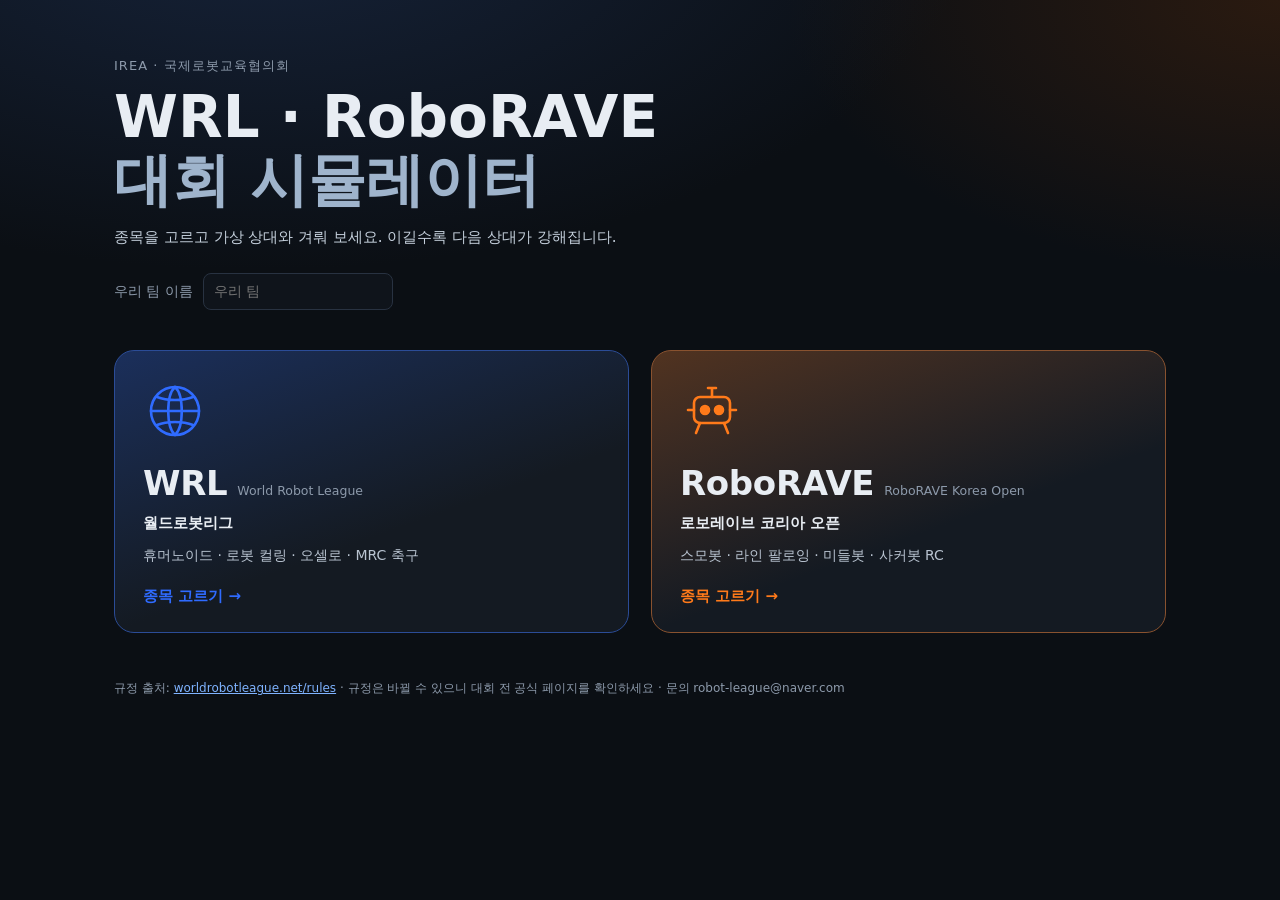
==== index.html @ 14e15b0b "첫 화면·종목 선택·대진표 골격과 조종형 3종목(오셀로·MRC 축구·사커봇 RC) Co-Authored-By: Claude Opus 5.5 <noreply@anthropic.com" ====
<!DOCTYPE html>
<html lang="ko">
<head>
<meta charset="utf-8">
<meta name="viewport" content="width=device-width, initial-scale=1">
<title>WRL · RoboRAVE 대회 시뮬레이터</title>
<meta name="description" content="월드로봇리그(WRL)와 로보레이브 코리아 오픈 종목을 연습하는 웹 시뮬레이터 — 가상 상대와 대진표 도전">
<link rel="icon" href="favicon.svg" type="image/svg+xml">
<link rel="stylesheet" href="css/app.css">
</head>
<body>
<main id="app"></main>
<script type="module" src="js/app.js"></script>
</body>
</html>
---- css/app.css ----
:root{--bg:#0b0f14;--panel:#141a22;--panel2:#1a222c;--line:#283241;--text:#e8edf3;--mute:#8d9aab;--acc:#3fb950;--c:#2f6bff}
*{box-sizing:border-box}
html,body{margin:0;min-height:100%;background:var(--bg);color:var(--text);font:15px/1.55 system-ui,-apple-system,"Apple SD Gothic Neo","Malgun Gothic",sans-serif}
body{background:radial-gradient(1200px 600px at 20% -10%,#16233a 0,transparent 60%),radial-gradient(900px 500px at 100% 0,#2a1a10 0,transparent 55%),var(--bg);background-attachment:fixed}
a{color:#7fb3ff}
button{font:inherit}
.btn{background:#222b36;color:var(--text);border:1px solid var(--line);border-radius:10px;padding:9px 14px;cursor:pointer;font-weight:600}
.btn:hover:not(:disabled){background:#2c3746}
.btn.pri{background:var(--c);border-color:transparent;color:#fff}
.btn.pri:hover:not(:disabled){filter:brightness(1.1)}
.btn:disabled{opacity:.4;cursor:not-allowed}
.btn.big{font-size:18px;padding:14px 26px}
.btns{display:flex;flex-wrap:wrap;gap:8px;margin-top:12px}
.mute{color:var(--mute);font-size:13px}
.badge{display:inline-block;font-size:12px;padding:2px 8px;border-radius:999px;background:#ffffff12;border:1px solid var(--line);color:#c8d2de;margin:2px 4px 2px 0;white-space:nowrap}
.badge.ctl{background:#2f6bff22;border-color:#2f6bff66;color:#a9c4ff}
.badge.code{background:#3fb95022;border-color:#3fb95066;color:#9be3a8}

/* 첫 화면 */
.home{max-width:1100px;margin:0 auto;padding:56px 24px 40px}
.hero .kicker{color:var(--mute);letter-spacing:.08em;font-size:13px}
.hero h1{font-size:clamp(34px,5vw,58px);line-height:1.08;margin:10px 0 12px}
.hero h1 span{color:#9fb4cc;font-weight:600}
.hero p{color:#c4cfdb;max-width:560px}
.team{display:inline-flex;align-items:center;gap:10px;margin-top:8px;color:var(--mute);font-size:14px}
.team input{background:#0f141b;border:1px solid var(--line);color:var(--text);border-radius:8px;padding:7px 10px;font:inherit;width:190px}
.leagues{display:grid;grid-template-columns:repeat(auto-fit,minmax(300px,1fr));gap:22px;margin-top:40px}
.league{position:relative;display:block;text-decoration:none;color:var(--text);background:linear-gradient(160deg,color-mix(in srgb,var(--c) 26%,var(--panel)) 0,var(--panel) 60%);border:1px solid color-mix(in srgb,var(--c) 45%,var(--line));border-radius:20px;padding:28px 28px 24px;transition:transform .15s,box-shadow .15s;overflow:hidden}
.league:hover{transform:translateY(-3px);box-shadow:0 14px 40px color-mix(in srgb,var(--c) 30%,transparent)}
.league .li{width:64px;height:64px;color:var(--c)}
.league .lt{margin-top:14px;display:flex;align-items:baseline;gap:10px;flex-wrap:wrap}
.league .lt b{font-size:34px;letter-spacing:-.01em}
.league .lt small{color:var(--mute)}
.league .ls{font-weight:600;margin-top:2px}
.league .ld{color:#b9c4d1;margin-top:10px;font-size:14px}
.league .go{margin-top:18px;color:var(--c);font-weight:700}
.foot{margin-top:46px;color:var(--mute);font-size:12px}

/* 공통 페이지 */
.page{max-width:1100px;margin:0 auto;padding:22px 24px 50px}
.page.wide{max-width:1400px}
.top{display:flex;align-items:center;gap:12px;color:var(--mute);font-size:14px}
.back{color:var(--text);text-decoration:none;background:#ffffff0d;border:1px solid var(--line);border-radius:8px;padding:6px 10px}
.back:hover{background:#ffffff18}
.crumb{color:var(--mute)}
.ttl{font-size:30px;margin:18px 0 4px}
.ttl small{font-size:15px;color:var(--mute);font-weight:500;margin-left:6px}
.lead{color:#b9c4d1;margin:0 0 20px}
.grid{display:grid;grid-template-columns:repeat(auto-fill,minmax(190px,1fr));gap:16px}
.tile{position:relative;display:block;text-decoration:none;color:var(--text);background:var(--panel);border:1px solid var(--line);border-radius:16px;padding:20px 16px 16px;text-align:center;transition:transform .12s,border-color .12s}
.tile:hover{transform:translateY(-2px);border-color:var(--c)}
.tile .ic{width:84px;height:84px;margin:0 auto 10px;color:#dfe7f1;background:color-mix(in srgb,var(--c) 18%,#0f141b);border-radius:20px;padding:10px}
.tile .nm{font-weight:700;font-size:17px}
.tile .en{color:var(--mute);font-size:12px}
.tile .bd{margin-top:8px}
.tile.soon .ic{opacity:.55}
.tile .soon,.tile .prog{position:absolute;top:10px;right:10px;font-size:11px;padding:2px 8px;border-radius:999px;background:#f0b42922;color:#f0c35a;border:1px solid #f0b42955}
.tile .prog{background:#3fb95022;color:#8fe39d;border-color:#3fb95055}

/* 종목 로비 */
.evhead{display:flex;align-items:center;gap:18px;margin-top:6px}
.ic.big{width:96px;height:96px;flex:none;color:#e6edf5;background:color-mix(in srgb,var(--c) 20%,#0f141b);border-radius:22px;padding:12px}
.notice{margin:16px 0 0;padding:12px 14px;border-radius:12px;background:#f0b4291a;border:1px solid #f0b42955;color:#f3d48d}
.cols{display:grid;grid-template-columns:1.25fr 1fr;gap:18px;margin-top:20px}
@media (max-width:860px){.cols{grid-template-columns:1fr}}
.card{background:var(--panel);border:1px solid var(--line);border-radius:16px;padding:16px 18px;margin-bottom:16px}
.card h3{margin:0 0 8px;font-size:15px}
.card h3:not(:first-child){margin-top:16px}
.rules ul{margin:0;padding-left:20px}
.rules li{margin:6px 0}
.rules .src{font-size:12px;color:var(--mute);margin-top:14px}
.card select,.card input[type=range]{width:100%}
.card select{background:#0f141b;color:var(--text);border:1px solid var(--line);border-radius:8px;padding:8px}
.row{display:flex;justify-content:space-between;align-items:center;margin-bottom:6px}
.row b{color:#ffcc33;font-weight:500;letter-spacing:.08em}
.tstat{margin-top:6px}
table.keys{width:100%;border-collapse:collapse;font-size:13px}
table.keys td{border-bottom:1px solid var(--line);padding:6px 4px}
table.keys td:first-child{color:var(--mute);white-space:nowrap;width:40%}

/* 대진표 */
.bhead{display:flex;align-items:center;gap:14px;margin-top:8px}
.bhead .ic{width:52px;height:52px;color:#e6edf5;background:color-mix(in srgb,var(--c) 20%,#0f141b);border-radius:14px;padding:6px}
.bhead .ttl{margin:0}
.sp{flex:1}
.next{display:flex;align-items:center;justify-content:space-between;gap:16px;flex-wrap:wrap;margin:18px 0;padding:18px 22px;border-radius:16px;background:linear-gradient(90deg,color-mix(in srgb,var(--c) 28%,var(--panel)),var(--panel));border:1px solid color-mix(in srgb,var(--c) 50%,var(--line))}
.next.win{background:linear-gradient(90deg,#3d3210,var(--panel));border-color:#c9a227}
.next.out{background:linear-gradient(90deg,#2a1717,var(--panel));border-color:#6e2c2c}
.next .rd{font-size:13px;color:#ffcc33;font-weight:700;letter-spacing:.05em}
.next .vs{font-size:22px;margin:2px 0 4px}
.next .vs span{color:var(--mute);font-size:14px;margin:0 8px}
.next .vs .nat{font-size:12px;border:1px solid var(--line);border-radius:4px;padding:1px 5px}
.st{color:#ffcc33;letter-spacing:.06em}
.bracket{display:grid;grid-template-columns:repeat(4,1fr) .8fr;gap:14px;overflow-x:auto;padding-bottom:10px}
.col{display:flex;flex-direction:column;min-width:190px}
.col .ch{font-weight:700;text-align:center;padding:6px;color:#c9d4e0;border-bottom:1px solid var(--line);margin-bottom:6px}
.col .ch small{display:block;color:#ffcc33;font-weight:400;font-size:11px;letter-spacing:.06em}
.ms{flex:1;display:flex;flex-direction:column;justify-content:space-around;gap:8px}
.mt{background:var(--panel);border:1px solid var(--line);border-radius:10px;overflow:hidden}
.mt.mine{border-color:var(--c)}
.tm{display:flex;align-items:center;gap:6px;padding:5px 8px;font-size:13px;border-bottom:1px solid #ffffff08}
.tm:last-child{border-bottom:0}
.tm .nat{font-size:10px;color:var(--mute);border:1px solid var(--line);border-radius:3px;padding:0 3px;flex:none}
.tm .n{flex:1;white-space:nowrap;overflow:hidden;text-overflow:ellipsis}
.tm .s{font-variant-numeric:tabular-nums;color:var(--mute);min-width:14px;text-align:right}
.tm.me{background:color-mix(in srgb,var(--c) 22%,transparent);font-weight:700}
.tm.won .s{color:#fff;font-weight:700}
.tm.lost{opacity:.45}
.tm.empty{color:#56616e;justify-content:center}
.champ .mt.trophy{border-color:#c9a227}
.champ .tm{font-size:15px;justify-content:center;padding:12px 8px}

/* 경기 화면 */
body.playing{overflow:hidden}
#game{position:fixed;inset:0;z-index:50;background:#000}
#game iframe{border:0;width:100%;height:100%;display:block}
#game .loading{position:absolute;inset:0;display:flex;align-items:center;justify-content:center;color:var(--mute);pointer-events:none}
#result{position:fixed;inset:0;z-index:60;background:#05080cc0;display:flex;align-items:center;justify-content:center;padding:20px}
.rcard{background:var(--panel);border:1px solid var(--line);border-radius:20px;padding:26px 30px;min-width:320px;max-width:520px;text-align:center;box-shadow:0 20px 60px #000a}
.rcard .rl{font-size:42px;font-weight:800}
.rcard.win .rl{color:#ffcc33}
.rcard.loss .rl{color:#ff7b72}
.rcard .score{font-size:30px;font-weight:700;font-variant-numeric:tabular-nums;margin:4px 0}
.rcard .rd{color:var(--mute);font-size:13px}
.rcard .btns{justify-content:center}
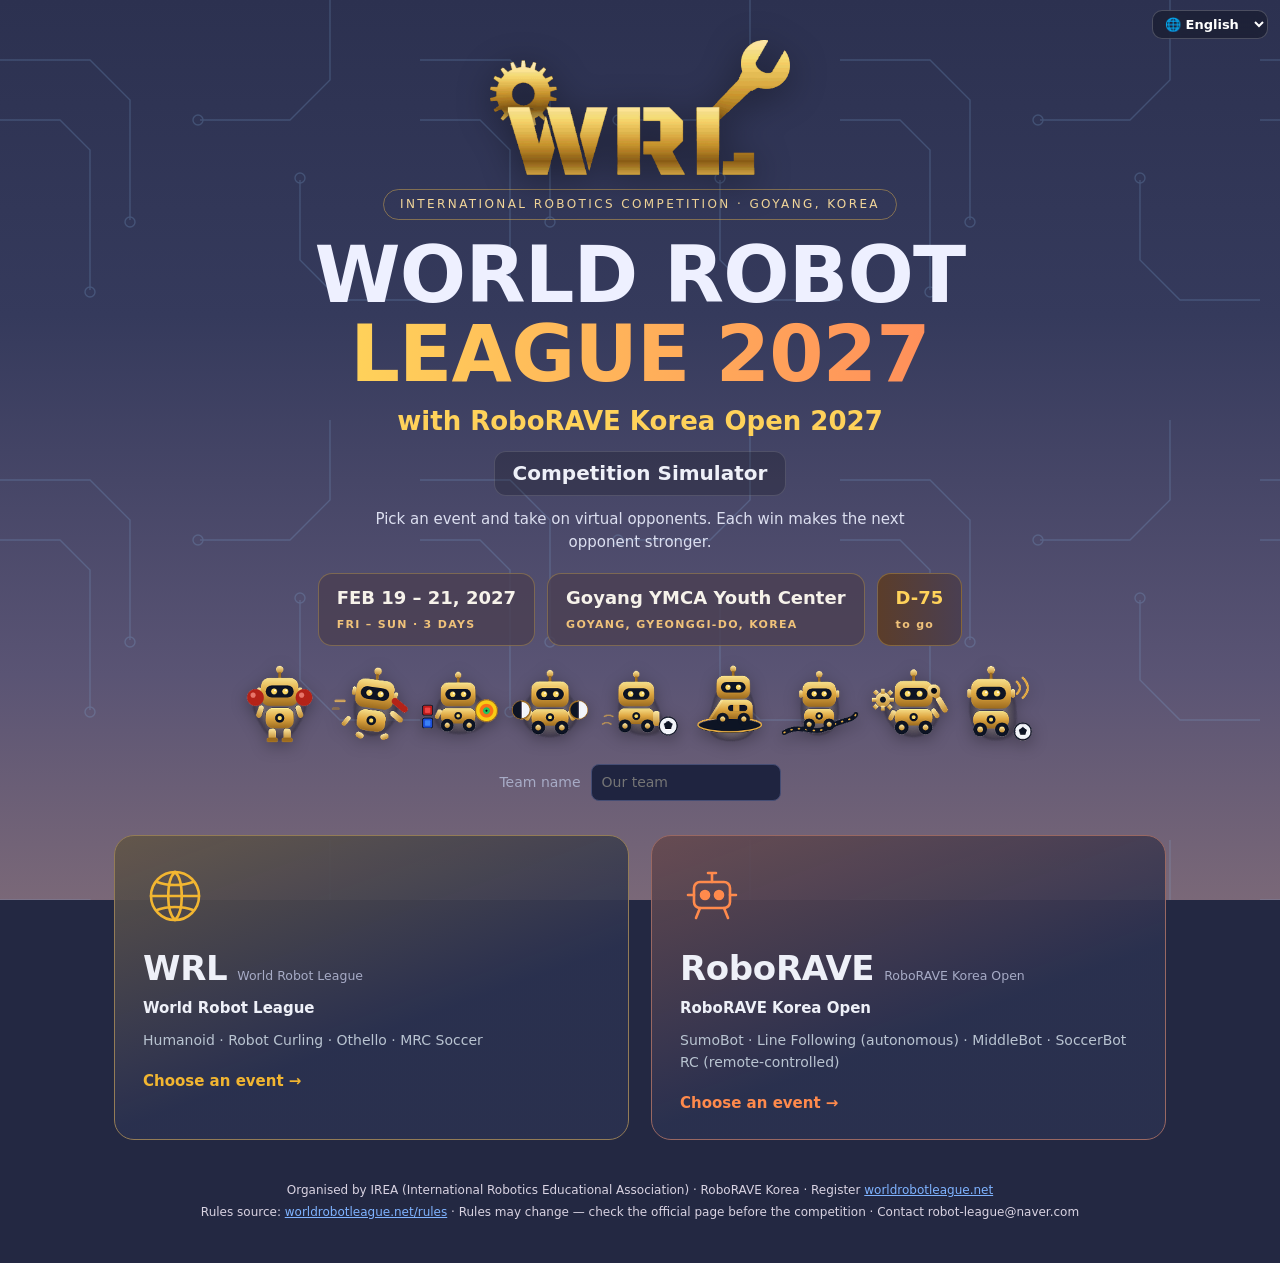
==== commit 1c118641: "다국어 지원 (한국어 · English · 日本語 · 中文 · Español) - js/i18n.js: 화면 글자를 사전으로 바꾸는 런타임 번역기 (숫자 {n} · 순서 {0}{1" ====
--- a/index.html
+++ b/index.html
@@ -7,6 +7,7 @@
 <meta name="description" content="월드로봇리그(WRL)와 로보레이브 코리아 오픈 종목을 연습하는 웹 시뮬레이터 — 가상 상대와 대진표 도전">
 <link rel="icon" href="favicon.svg" type="image/svg+xml">
 <link rel="stylesheet" href="css/app.css">
+<script src="js/i18n.js" data-langsel></script>
 </head>
 <body>
 <main id="app"></main>
--- a/css/app.css
+++ b/css/app.css
@@ -1,12 +1,17 @@
-:root{--bg:#0b0f14;--panel:#141a22;--panel2:#1a222c;--line:#283241;--text:#e8edf3;--mute:#8d9aab;--acc:#3fb950;--c:#2f6bff}
+:root{--bg:#232842;--panel:#2b3150e6;--panel2:#343a5c;--line:#454d74;--text:#eef0f8;--mute:#a7abc6;--acc:#3fb950;--c:#f2b631;--gold1:#ffd25a;--gold2:#ff8f5a}
 *{box-sizing:border-box}
 html,body{margin:0;min-height:100%;background:var(--bg);color:var(--text);font:15px/1.55 system-ui,-apple-system,"Apple SD Gothic Neo","Malgun Gothic",sans-serif}
-body{background:radial-gradient(1200px 600px at 20% -10%,#16233a 0,transparent 60%),radial-gradient(900px 500px at 100% 0,#2a1a10 0,transparent 55%),var(--bg);background-attachment:fixed}
+body{background:linear-gradient(180deg,#2c3150 0,#353a5c 35%,#5a5474 75%,#7a6878 100%) fixed;background-color:var(--bg)}
+body::before{content:"";position:fixed;inset:0;pointer-events:none;opacity:.22;background:url("data:image/svg+xml,%3Csvg xmlns=%27http://www.w3.org/2000/svg%27 width=%27420%27 height=%27420%27 fill=%27none%27 stroke=%27%2387b8e6%27 stroke-width=%271.4%27%3E%3Cpath d=%27M0 60h90l40 40v120M0 120h60l30 30v140M330 0v80l-40 40H200M420 300h-80l-40-40v-80%27/%3E%3Ccircle cx=%27130%27 cy=%27222%27 r=%275%27/%3E%3Ccircle cx=%2790%27 cy=%27292%27 r=%275%27/%3E%3Ccircle cx=%27198%27 cy=%27120%27 r=%275%27/%3E%3Ccircle cx=%27300%27 cy=%27178%27 r=%275%27/%3E%3C/svg%3E")}
+#app{position:relative}
 a{color:#7fb3ff}
 button{font:inherit}
-.btn{background:#222b36;color:var(--text);border:1px solid var(--line);border-radius:10px;padding:9px 14px;cursor:pointer;font-weight:600}
-.btn:hover:not(:disabled){background:#2c3746}
-.btn.pri{background:var(--c);border-color:transparent;color:#fff}
+input[type=range]{accent-color:#f2b631}
+html{min-height:100%;background:#2c3150}
+body{min-height:100vh}
+.btn{background:#3a4166;color:var(--text);border:1px solid var(--line);border-radius:10px;padding:9px 14px;cursor:pointer;font-weight:600}
+.btn:hover:not(:disabled){background:#474f7a}
+.btn.pri{background:linear-gradient(90deg,var(--gold1),var(--gold2));border-color:transparent;color:#2a1d05}
 .btn.pri:hover:not(:disabled){filter:brightness(1.1)}
 .btn:disabled{opacity:.4;cursor:not-allowed}
 .btn.big{font-size:18px;padding:14px 26px}
@@ -17,14 +22,27 @@
 .badge.code{background:#3fb95022;border-color:#3fb95066;color:#9be3a8}
 
 /* 첫 화면 */
-.home{max-width:1100px;margin:0 auto;padding:56px 24px 40px}
-.hero .kicker{color:var(--mute);letter-spacing:.08em;font-size:13px}
-.hero h1{font-size:clamp(34px,5vw,58px);line-height:1.08;margin:10px 0 12px}
-.hero h1 span{color:#9fb4cc;font-weight:600}
-.hero p{color:#c4cfdb;max-width:560px}
-.team{display:inline-flex;align-items:center;gap:10px;margin-top:8px;color:var(--mute);font-size:14px}
-.team input{background:#0f141b;border:1px solid var(--line);color:var(--text);border-radius:8px;padding:7px 10px;font:inherit;width:190px}
-.leagues{display:grid;grid-template-columns:repeat(auto-fit,minmax(300px,1fr));gap:22px;margin-top:40px}
+.home{max-width:1100px;margin:0 auto;padding:40px 24px 40px;text-align:center}
+.hero .wrl-logo{display:block;margin:0 auto;width:min(300px,60vw);height:auto;filter:drop-shadow(0 6px 18px #0006)}
+.hero .kicker{display:inline-block;margin-top:14px;color:#f3d79a;letter-spacing:.2em;font-size:12px;border:1px solid #c9a24f88;border-radius:999px;padding:5px 16px}
+.hero h1{font-size:clamp(38px,6.4vw,78px);line-height:1.02;margin:16px 0 6px;font-weight:900;letter-spacing:-.01em;color:#eef0ff}
+.gold{background:linear-gradient(90deg,var(--gold1),var(--gold2));-webkit-background-clip:text;background-clip:text;color:transparent}
+.hero .with{font-size:clamp(17px,2.2vw,26px);font-weight:800;color:var(--gold1)}
+.hero .simname{display:inline-block;margin-top:10px;font-size:20px;font-weight:800;background:#00000033;border:1px solid #ffffff22;border-radius:12px;padding:6px 18px}
+.hero p{color:#dcdff0;max-width:560px;margin:12px auto}
+.chips{display:flex;flex-wrap:wrap;gap:12px;justify-content:center;margin:18px 0 6px}
+.chip{background:#4a3f52cc;border:1px solid #c9a24f66;border-radius:14px;padding:10px 18px;text-align:left}
+.chip b{display:block;font-size:18px;color:#f6f2ea}
+.chip small{color:#f0c27a;letter-spacing:.12em;font-size:11px;font-weight:700}
+.chip.dday{background:linear-gradient(90deg,#5b3d2a,#4a3f52)}
+.chip.dday b{color:var(--gold1)}
+.mascots{display:flex;justify-content:center;flex-wrap:wrap;gap:6px;margin:16px 0 8px}
+.mascots a{width:84px;height:84px;display:block;transition:transform .15s}
+.mascots a:hover{transform:translateY(-6px) scale(1.08)}
+.mascot{width:100%;height:100%;object-fit:contain;display:block;filter:drop-shadow(0 4px 8px #0005)}
+.team{display:inline-flex;align-items:center;gap:10px;margin-top:10px;color:var(--mute);font-size:14px}
+.team input{background:#1f2440;border:1px solid var(--line);color:var(--text);border-radius:8px;padding:7px 10px;font:inherit;width:190px}
+.leagues{display:grid;grid-template-columns:repeat(auto-fit,minmax(300px,1fr));gap:22px;margin-top:34px;text-align:left}
 .league{position:relative;display:block;text-decoration:none;color:var(--text);background:linear-gradient(160deg,color-mix(in srgb,var(--c) 26%,var(--panel)) 0,var(--panel) 60%);border:1px solid color-mix(in srgb,var(--c) 45%,var(--line));border-radius:20px;padding:28px 28px 24px;transition:transform .15s,box-shadow .15s;overflow:hidden}
 .league:hover{transform:translateY(-3px);box-shadow:0 14px 40px color-mix(in srgb,var(--c) 30%,transparent)}
 .league .li{width:64px;height:64px;color:var(--c)}
@@ -34,7 +52,7 @@
 .league .ls{font-weight:600;margin-top:2px}
 .league .ld{color:#b9c4d1;margin-top:10px;font-size:14px}
 .league .go{margin-top:18px;color:var(--c);font-weight:700}
-.foot{margin-top:46px;color:var(--mute);font-size:12px}
+.foot{margin-top:40px;color:#d9d3e2;font-size:12px;line-height:1.8}
 
 /* 공통 페이지 */
 .page{max-width:1100px;margin:0 auto;padding:22px 24px 50px}
@@ -47,30 +65,31 @@
 .ttl small{font-size:15px;color:var(--mute);font-weight:500;margin-left:6px}
 .lead{color:#b9c4d1;margin:0 0 20px}
 .grid{display:grid;grid-template-columns:repeat(auto-fill,minmax(190px,1fr));gap:16px}
-.tile{position:relative;display:block;text-decoration:none;color:var(--text);background:var(--panel);border:1px solid var(--line);border-radius:16px;padding:20px 16px 16px;text-align:center;transition:transform .12s,border-color .12s}
+.tile{position:relative;display:block;text-decoration:none;color:var(--text);background:var(--panel);backdrop-filter:blur(4px);border:1px solid var(--line);border-radius:16px;padding:20px 16px 16px;text-align:center;transition:transform .12s,border-color .12s}
 .tile:hover{transform:translateY(-2px);border-color:var(--c)}
-.tile .ic{width:84px;height:84px;margin:0 auto 10px;color:#dfe7f1;background:color-mix(in srgb,var(--c) 18%,#0f141b);border-radius:20px;padding:10px}
+.tile .ic{width:110px;height:110px;margin:-4px auto 8px;color:#dfe7f1;transition:transform .15s}
+.tile:hover .ic{transform:translateY(-4px) scale(1.05)}
 .tile .nm{font-weight:700;font-size:17px}
 .tile .en{color:var(--mute);font-size:12px}
 .tile .bd{margin-top:8px}
-.tile.soon .ic{opacity:.55}
+.tile.soon .ic{opacity:.6;filter:grayscale(.4)}
 .tile .soon,.tile .prog{position:absolute;top:10px;right:10px;font-size:11px;padding:2px 8px;border-radius:999px;background:#f0b42922;color:#f0c35a;border:1px solid #f0b42955}
 .tile .prog{background:#3fb95022;color:#8fe39d;border-color:#3fb95055}
 
 /* 종목 로비 */
 .evhead{display:flex;align-items:center;gap:18px;margin-top:6px}
-.ic.big{width:96px;height:96px;flex:none;color:#e6edf5;background:color-mix(in srgb,var(--c) 20%,#0f141b);border-radius:22px;padding:12px}
+.ic.big{width:120px;height:120px;flex:none;color:#e6edf5}
 .notice{margin:16px 0 0;padding:12px 14px;border-radius:12px;background:#f0b4291a;border:1px solid #f0b42955;color:#f3d48d}
-.cols{display:grid;grid-template-columns:1.25fr 1fr;gap:18px;margin-top:20px}
+.cols{display:grid;grid-template-columns:1.25fr 1fr;gap:18px;margin-top:20px;align-items:start}
 @media (max-width:860px){.cols{grid-template-columns:1fr}}
-.card{background:var(--panel);border:1px solid var(--line);border-radius:16px;padding:16px 18px;margin-bottom:16px}
+.card{backdrop-filter:blur(4px);background:var(--panel);border:1px solid var(--line);border-radius:16px;padding:16px 18px;margin-bottom:16px}
 .card h3{margin:0 0 8px;font-size:15px}
 .card h3:not(:first-child){margin-top:16px}
 .rules ul{margin:0;padding-left:20px}
 .rules li{margin:6px 0}
 .rules .src{font-size:12px;color:var(--mute);margin-top:14px}
 .card select,.card input[type=range]{width:100%}
-.card select{background:#0f141b;color:var(--text);border:1px solid var(--line);border-radius:8px;padding:8px}
+.card select{background:#1f2440;color:var(--text);border:1px solid var(--line);border-radius:8px;padding:8px}
 .row{display:flex;justify-content:space-between;align-items:center;margin-bottom:6px}
 .row b{color:#ffcc33;font-weight:500;letter-spacing:.08em}
 .tstat{margin-top:6px}
@@ -80,10 +99,10 @@
 
 /* 대진표 */
 .bhead{display:flex;align-items:center;gap:14px;margin-top:8px}
-.bhead .ic{width:52px;height:52px;color:#e6edf5;background:color-mix(in srgb,var(--c) 20%,#0f141b);border-radius:14px;padding:6px}
+.bhead .ic{width:72px;height:72px;color:#e6edf5}
 .bhead .ttl{margin:0}
 .sp{flex:1}
-.next{display:flex;align-items:center;justify-content:space-between;gap:16px;flex-wrap:wrap;margin:18px 0;padding:18px 22px;border-radius:16px;background:linear-gradient(90deg,color-mix(in srgb,var(--c) 28%,var(--panel)),var(--panel));border:1px solid color-mix(in srgb,var(--c) 50%,var(--line))}
+.next{backdrop-filter:blur(4px);display:flex;align-items:center;justify-content:space-between;gap:16px;flex-wrap:wrap;margin:18px 0;padding:18px 22px;border-radius:16px;background:linear-gradient(90deg,color-mix(in srgb,var(--c) 28%,var(--panel)),var(--panel));border:1px solid color-mix(in srgb,var(--c) 50%,var(--line))}
 .next.win{background:linear-gradient(90deg,#3d3210,var(--panel));border-color:#c9a227}
 .next.out{background:linear-gradient(90deg,#2a1717,var(--panel));border-color:#6e2c2c}
 .next .rd{font-size:13px;color:#ffcc33;font-weight:700;letter-spacing:.05em}
@@ -103,7 +122,7 @@
 .tm .nat{font-size:10px;color:var(--mute);border:1px solid var(--line);border-radius:3px;padding:0 3px;flex:none}
 .tm .n{flex:1;white-space:nowrap;overflow:hidden;text-overflow:ellipsis}
 .tm .s{font-variant-numeric:tabular-nums;color:var(--mute);min-width:14px;text-align:right}
-.tm.me{background:color-mix(in srgb,var(--c) 22%,transparent);font-weight:700}
+.tm.me{background:color-mix(in srgb,var(--c) 30%,transparent);font-weight:700}
 .tm.won .s{color:#fff;font-weight:700}
 .tm.lost{opacity:.45}
 .tm.empty{color:#56616e;justify-content:center}
@@ -112,11 +131,11 @@
 
 /* 경기 화면 */
 body.playing{overflow:hidden}
-#game{position:fixed;inset:0;z-index:50;background:#000}
+#game{position:fixed;inset:0;z-index:50;background:#1d2238}
 #game iframe{border:0;width:100%;height:100%;display:block}
 #game .loading{position:absolute;inset:0;display:flex;align-items:center;justify-content:center;color:var(--mute);pointer-events:none}
 #result{position:fixed;inset:0;z-index:60;background:#05080cc0;display:flex;align-items:center;justify-content:center;padding:20px}
-.rcard{background:var(--panel);border:1px solid var(--line);border-radius:20px;padding:26px 30px;min-width:320px;max-width:520px;text-align:center;box-shadow:0 20px 60px #000a}
+.rcard{background:#2b3150;border:1px solid var(--line);border-radius:20px;padding:26px 30px;min-width:320px;max-width:520px;text-align:center;box-shadow:0 20px 60px #000a}
 .rcard .rl{font-size:42px;font-weight:800}
 .rcard.win .rl{color:#ffcc33}
 .rcard.loss .rl{color:#ff7b72}
